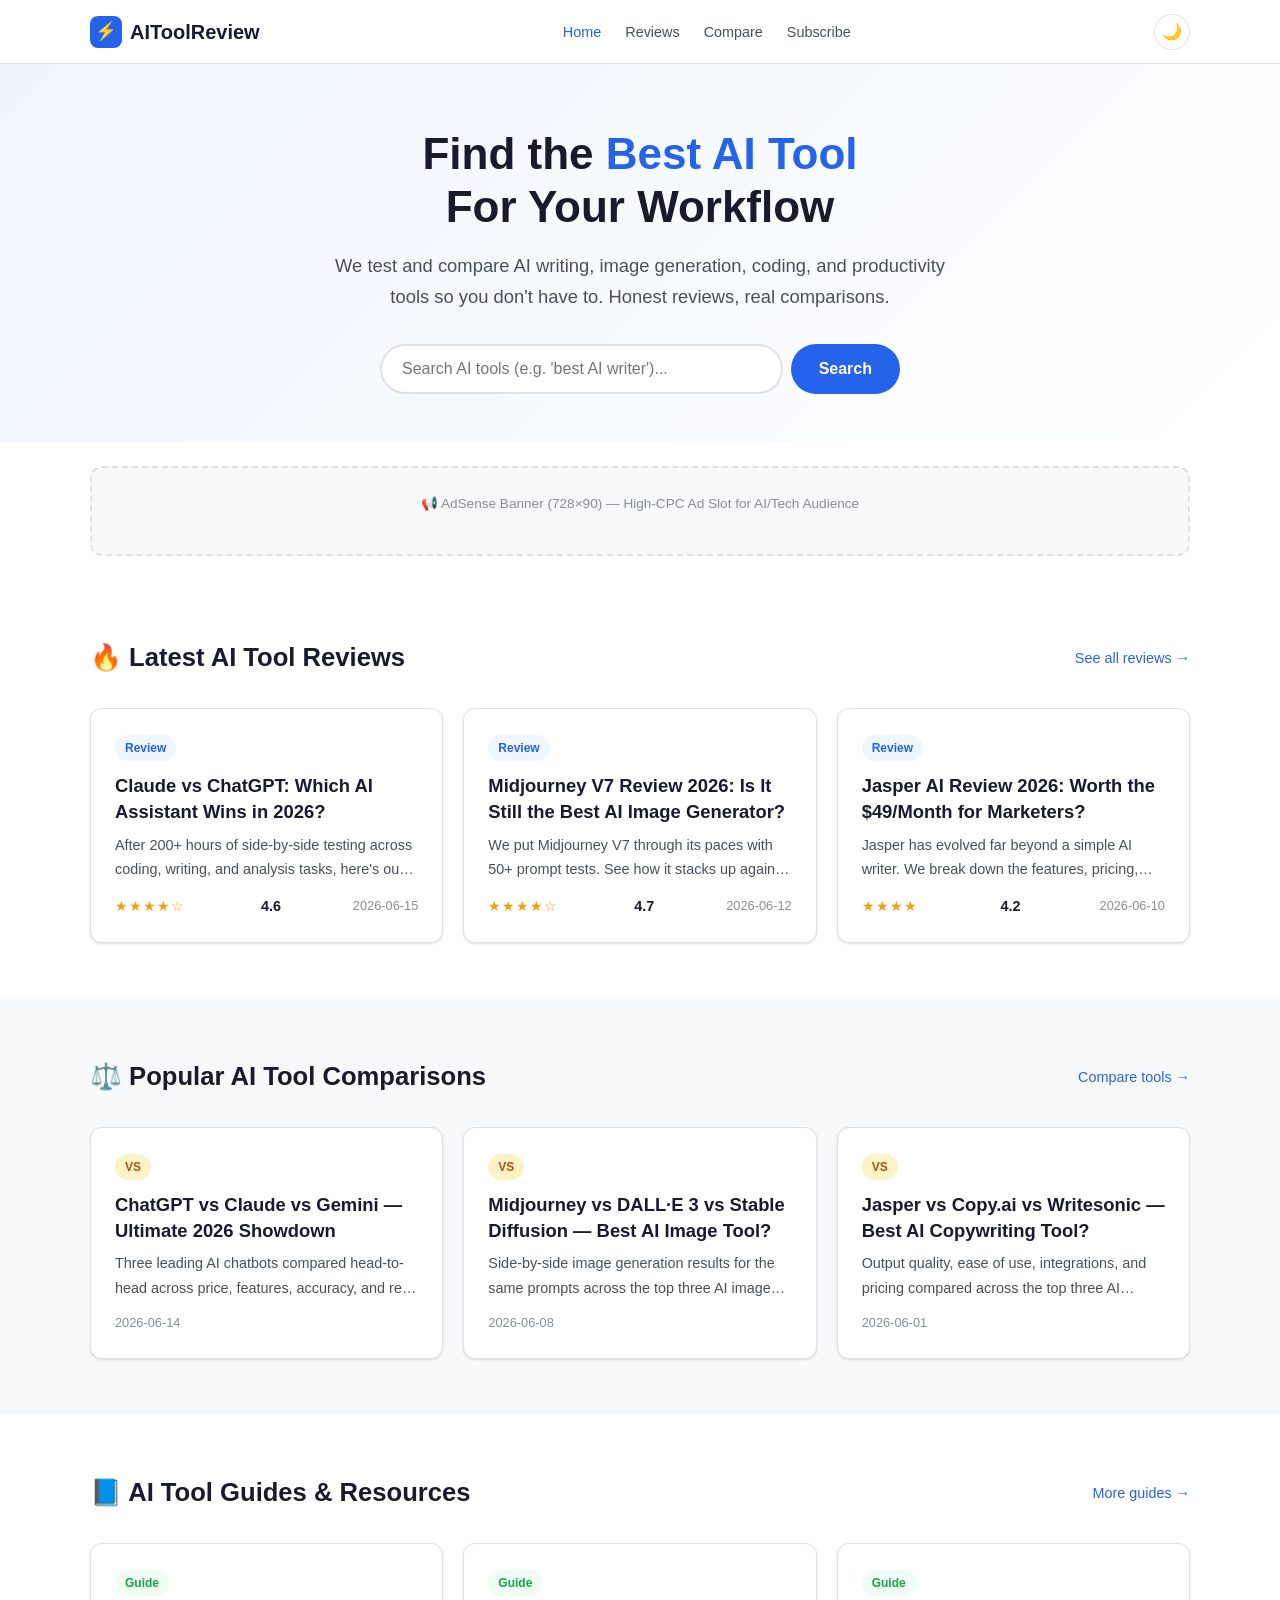
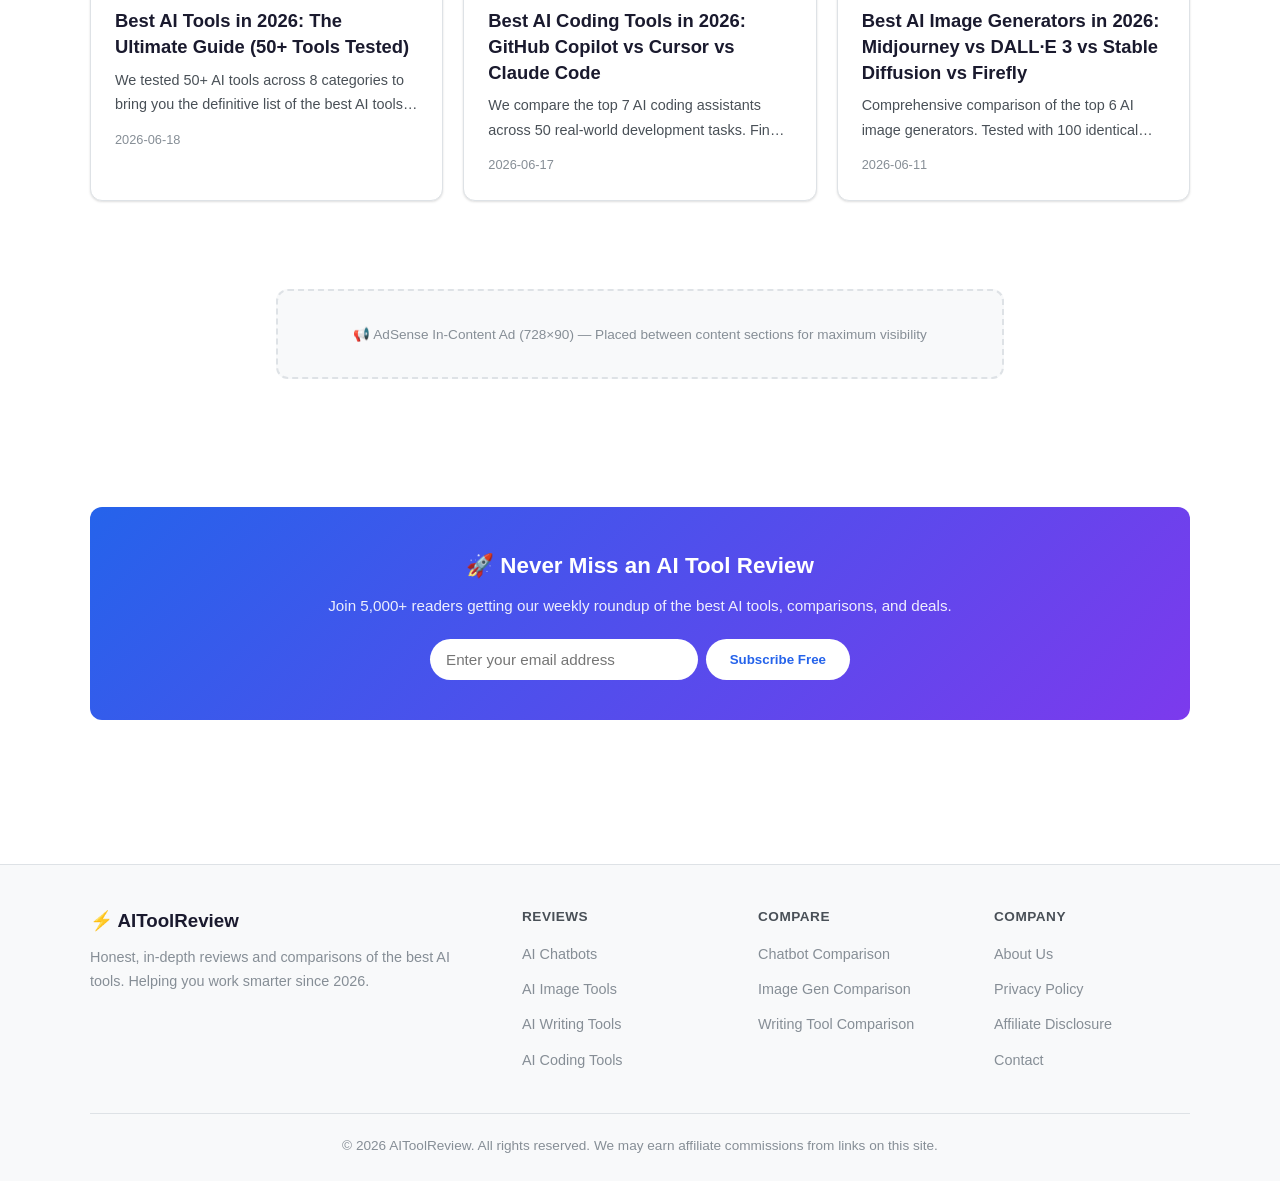
==== index.html @ fa6173de "v1.0 - MVP: AI tool review site with 21 articles, search, quiz, comparison tool, AdSense + affiliate" ====
<!DOCTYPE html>
<html lang="en" data-theme="light">
<head>
  <meta charset="UTF-8">
  <meta name="viewport" content="width=device-width, initial-scale=1.0">
  <title>AIToolReview - Best AI Tool Reviews & Comparisons 2026</title>
  <meta name="description" content="In-depth reviews and side-by-side comparisons of the best AI tools in 2026. Find the right AI tool for your workflow.">
  <link rel="stylesheet" href="styles.css">
</head>
<body>

<nav class="nav">
  <div class="container">
    <a href="index.html" class="nav-logo"><span class="icon">⚡</span> AIToolReview</a>
    <ul class="nav-links" id="navLinks">
      <li><a href="index.html" class="active">Home</a></li>
      <li><a href="review.html">Reviews</a></li>
      <li><a href="compare.html">Compare</a></li>
      <li><a href="index.html#newsletter">Subscribe</a></li>
    </ul>
    <div class="nav-actions">
      <button class="theme-toggle" id="themeToggle" aria-label="Toggle theme">🌙</button>
      <button class="mobile-menu-btn" id="mobileMenuBtn" aria-label="Menu">☰</button>
    </div>
  </div>
</nav>

<section class="hero">
  <div class="container">
    <h1>Find the <span class="highlight">Best AI Tool</span><br>For Your Workflow</h1>
    <p>We test and compare AI writing, image generation, coding, and productivity tools so you don't have to. Honest reviews, real comparisons.</p>
    <form class="hero-search" id="heroSearch" onsubmit="return false;">
      <input type="text" id="searchInput" placeholder="Search AI tools (e.g. 'best AI writer')..." autocomplete="off">
      <button type="submit">Search</button>
    </form>
    <div id="searchResults" style="display:none; max-width:520px; margin:16px auto 0; text-align:left; background:var(--bg); border:1px solid var(--border); border-radius:var(--radius); box-shadow:var(--card-shadow-hover); max-height:360px; overflow-y:auto;"></div>
  </div>
</section>

<div class="container">
  <div class="ad-placeholder banner">
    <span>📢 AdSense Banner (728×90) — High-CPC Ad Slot for AI/Tech Audience</span>
  </div>
</div>

<section class="section">
  <div class="container">
    <div class="section-header">
      <h2>🔥 Latest AI Tool Reviews</h2>
      <a href="review.html" class="see-all">See all reviews →</a>
    </div>
    <div class="card-grid" id="reviewCards"></div>
  </div>
</section>

<section class="section" style="background: var(--bg-secondary);">
  <div class="container">
    <div class="section-header">
      <h2>⚖️ Popular AI Tool Comparisons</h2>
      <a href="compare.html" class="see-all">Compare tools →</a>
    </div>
    <div class="card-grid" id="compareCards"></div>
  </div>
</section>

<section class="section">
  <div class="container">
    <div class="section-header">
      <h2>📘 AI Tool Guides & Resources</h2>
      <a href="#" class="see-all">More guides →</a>
    </div>
    <div class="card-grid" id="guideCards"></div>
  </div>
</section>

<div class="container">
  <div class="ad-placeholder in-content">
    <span>📢 AdSense In-Content Ad (728×90) — Placed between content sections for maximum visibility</span>
  </div>
</div>

<section class="section" id="newsletter">
  <div class="container">
    <div class="newsletter-cta">
      <h3>🚀 Never Miss an AI Tool Review</h3>
      <p>Join 5,000+ readers getting our weekly roundup of the best AI tools, comparisons, and deals.</p>
      <div class="input-group">
        <input type="email" placeholder="Enter your email address">
        <button>Subscribe Free</button>
      </div>
    </div>
  </div>
</section>

<footer class="footer">
  <div class="container">
    <div class="footer-grid">
      <div class="footer-brand">
        <h3>⚡ AIToolReview</h3>
        <p>Honest, in-depth reviews and comparisons of the best AI tools. Helping you work smarter since 2026.</p>
      </div>
      <div class="footer-col">
        <h4>Reviews</h4>
        <ul><li><a href="review.html">AI Chatbots</a></li><li><a href="review.html">AI Image Tools</a></li><li><a href="review.html">AI Writing Tools</a></li><li><a href="review.html">AI Coding Tools</a></li></ul>
      </div>
      <div class="footer-col">
        <h4>Compare</h4>
        <ul><li><a href="compare.html">Chatbot Comparison</a></li><li><a href="compare.html">Image Gen Comparison</a></li><li><a href="compare.html">Writing Tool Comparison</a></li></ul>
      </div>
      <div class="footer-col">
        <h4>Company</h4>
        <ul><li><a href="#">About Us</a></li><li><a href="#">Privacy Policy</a></li><li><a href="#">Affiliate Disclosure</a></li><li><a href="index.html#newsletter">Contact</a></li></ul>
      </div>
    </div>
    <div class="footer-bottom">
      <p>© 2026 AIToolReview. All rights reserved. We may earn affiliate commissions from links on this site.</p>
    </div>
  </div>
</footer>

<script src="scripts.js"></script>
</body>
</html>
---- styles.css ----
/* ===================================================
   AIToolReview - AI Tool Review & Comparison Site
   Design: Clean, Light Modern, Professional
   =================================================== */

:root {
  --bg: #ffffff;
  --bg-secondary: #f8f9fa;
  --bg-tertiary: #f1f3f5;
  --text: #1a1a2e;
  --text-secondary: #495057;
  --text-muted: #868e96;
  --border: #dee2e6;
  --border-light: #e9ecef;
  --accent: #2563eb;
  --accent-hover: #1d4ed8;
  --accent-light: #eff6ff;
  --star: #f59e0b;
  --success: #10b981;
  --danger: #ef4444;
  --card-shadow: 0 1px 3px rgba(0,0,0,0.08), 0 1px 2px rgba(0,0,0,0.06);
  --card-shadow-hover: 0 4px 12px rgba(0,0,0,0.1);
  --radius: 12px;
  --radius-sm: 8px;
  --max-width: 1140px;
  --nav-height: 64px;
}

[data-theme="dark"] {
  --bg: #111827;
  --bg-secondary: #1f2937;
  --bg-tertiary: #374151;
  --text: #f3f4f6;
  --text-secondary: #d1d5db;
  --text-muted: #9ca3af;
  --border: #374151;
  --border-light: #1f2937;
  --accent-light: #1e3a5f;
  --card-shadow: 0 1px 3px rgba(0,0,0,0.3);
  --card-shadow-hover: 0 4px 12px rgba(0,0,0,0.4);
}

/* Reset & Base */
*, *::before, *::after { box-sizing: border-box; margin: 0; padding: 0; }

html { scroll-behavior: smooth; }

body {
  font-family: -apple-system, BlinkMacSystemFont, 'Segoe UI', Roboto, 'Helvetica Neue', Arial, sans-serif;
  background: var(--bg);
  color: var(--text);
  line-height: 1.7;
  -webkit-font-smoothing: antialiased;
}

a { color: var(--accent); text-decoration: none; }
a:hover { text-decoration: underline; }
img { max-width: 100%; height: auto; }

/* Container */
.container { max-width: var(--max-width); margin: 0 auto; padding: 0 20px; }

/* ===================================================
   Navigation
   =================================================== */
.nav {
  position: sticky; top: 0; z-index: 100;
  background: var(--bg); border-bottom: 1px solid var(--border);
  height: var(--nav-height); display: flex; align-items: center;
  backdrop-filter: blur(8px);
}
.nav .container { display: flex; justify-content: space-between; align-items: center; width: 100%; }
.nav-logo { font-size: 1.25rem; font-weight: 700; color: var(--text); display: flex; align-items: center; gap: 8px; }
.nav-logo .icon { width: 32px; height: 32px; background: var(--accent); border-radius: 8px; display: flex; align-items: center; justify-content: center; color: #fff; font-size: 1.1rem; }
.nav-links { display: flex; gap: 24px; align-items: center; list-style: none; }
.nav-links a { color: var(--text-secondary); font-weight: 500; font-size: 0.9rem; transition: color 0.2s; }
.nav-links a:hover, .nav-links a.active { color: var(--accent); text-decoration: none; }
.nav-actions { display: flex; align-items: center; gap: 12px; }
.theme-toggle {
  width: 36px; height: 36px; border-radius: 50%; border: 1px solid var(--border);
  background: var(--bg); cursor: pointer; display: flex; align-items: center; justify-content: center;
  font-size: 1rem; transition: all 0.2s; color: var(--text);
}
.theme-toggle:hover { background: var(--bg-tertiary); }

.mobile-menu-btn { display: none; background: none; border: none; font-size: 1.5rem; cursor: pointer; color: var(--text); }

/* ===================================================
   Hero Section
   =================================================== */
.hero {
  padding: 64px 0 48px; text-align: center;
  background: linear-gradient(135deg, var(--accent-light) 0%, var(--bg) 100%);
}
.hero h1 { font-size: 2.75rem; font-weight: 800; line-height: 1.2; margin-bottom: 16px; color: var(--text); }
.hero h1 .highlight { color: var(--accent); }
.hero p { font-size: 1.15rem; color: var(--text-secondary); max-width: 640px; margin: 0 auto 32px; }
.hero-search {
  display: flex; max-width: 520px; margin: 0 auto; gap: 8px;
}
.hero-search input {
  flex: 1; padding: 14px 20px; border-radius: 50px; border: 2px solid var(--border);
  font-size: 1rem; background: var(--bg); color: var(--text); outline: none; transition: border-color 0.2s;
}
.hero-search input:focus { border-color: var(--accent); }
.hero-search button {
  padding: 14px 28px; border-radius: 50px; border: none; background: var(--accent);
  color: #fff; font-weight: 600; font-size: 1rem; cursor: pointer; white-space: nowrap; transition: background 0.2s;
}
.hero-search button:hover { background: var(--accent-hover); }

/* ===================================================
   Section Headers
   =================================================== */
.section { padding: 56px 0; }
.section-header { display: flex; justify-content: space-between; align-items: center; margin-bottom: 28px; }
.section-header h2 { font-size: 1.6rem; font-weight: 700; }
.section-header .see-all { font-size: 0.9rem; font-weight: 500; color: var(--accent); }

/* ===================================================
   Cards Grid
   =================================================== */
.card-grid { display: grid; grid-template-columns: repeat(auto-fill, minmax(320px, 1fr)); gap: 20px; }

.card {
  background: var(--bg); border: 1px solid var(--border); border-radius: var(--radius);
  padding: 24px; transition: all 0.2s; box-shadow: var(--card-shadow);
}
.card:hover { box-shadow: var(--card-shadow-hover); transform: translateY(-2px); }
.card-tag {
  display: inline-block; padding: 3px 10px; border-radius: 50px;
  font-size: 0.75rem; font-weight: 600; margin-bottom: 12px;
}
.card-tag.review { background: #eff6ff; color: #2563eb; }
.card-tag.compare { background: #fef3c7; color: #b45309; }
.card-tag.guide { background: #f0fdf4; color: #16a34a; }
.card-tag.tool { background: #faf5ff; color: #9333ea; }

.card h3 { font-size: 1.15rem; margin-bottom: 8px; line-height: 1.4; }
.card h3 a { color: var(--text); }
.card h3 a:hover { color: var(--accent); text-decoration: none; }
.card p { color: var(--text-secondary); font-size: 0.9rem; margin-bottom: 12px; display: -webkit-box; -webkit-line-clamp: 2; -webkit-box-orient: vertical; overflow: hidden; }
.card-meta { display: flex; justify-content: space-between; align-items: center; font-size: 0.8rem; color: var(--text-muted); }

/* Star Rating */
.stars { color: var(--star); font-size: 0.9rem; letter-spacing: 1px; }
.rating-num { font-weight: 700; color: var(--text); font-size: 0.9rem; margin-left: 4px; }

/* ===================================================
   AdSense Placeholder
   =================================================== */
.ad-placeholder {
  background: var(--bg-secondary); border: 2px dashed var(--border);
  border-radius: var(--radius); padding: 24px; text-align: center;
  color: var(--text-muted); font-size: 0.85rem; margin: 24px 0;
}
.ad-placeholder.in-content { max-width: 728px; margin: 32px auto; min-height: 90px; display: flex; align-items: center; justify-content: center; }
.ad-placeholder.sidebar { min-height: 250px; }
.ad-placeholder.banner { min-height: 90px; }

/* ===================================================
   Footer
   =================================================== */
.footer {
  background: var(--bg-secondary); border-top: 1px solid var(--border);
  padding: 40px 0 24px; margin-top: 48px;
}
.footer-grid { display: grid; grid-template-columns: 2fr 1fr 1fr 1fr; gap: 40px; margin-bottom: 32px; }
.footer-brand p { color: var(--text-muted); font-size: 0.9rem; margin-top: 8px; }
.footer-col h4 { font-size: 0.85rem; text-transform: uppercase; letter-spacing: 0.5px; margin-bottom: 12px; color: var(--text-secondary); }
.footer-col ul { list-style: none; }
.footer-col ul li { margin-bottom: 8px; }
.footer-col ul li a { color: var(--text-muted); font-size: 0.9rem; }
.footer-col ul li a:hover { color: var(--accent); text-decoration: none; }
.footer-bottom { border-top: 1px solid var(--border); padding-top: 20px; text-align: center; font-size: 0.85rem; color: var(--text-muted); }

/* ===================================================
   Article Page Styles
   =================================================== */
.article-layout { display: grid; grid-template-columns: 1fr 300px; gap: 48px; padding: 48px 0; }

.article-main { min-width: 0; }
.article-main .breadcrumb { font-size: 0.85rem; color: var(--text-muted); margin-bottom: 20px; }
.article-main .breadcrumb a { color: var(--text-muted); }
.article-main h1 { font-size: 2.25rem; font-weight: 800; line-height: 1.25; margin-bottom: 16px; }
.article-byline { display: flex; align-items: center; gap: 12px; margin-bottom: 32px; font-size: 0.9rem; color: var(--text-muted); }
.article-byline .avatar { width: 40px; height: 40px; border-radius: 50%; background: var(--accent-light); display: flex; align-items: center; justify-content: center; font-weight: 700; color: var(--accent); }
.article-byline .name { font-weight: 600; color: var(--text); }

/* Score Card */
.score-card {
  display: grid; grid-template-columns: repeat(4, 1fr); gap: 12px;
  background: var(--bg-secondary); border-radius: var(--radius); padding: 20px;
  margin-bottom: 32px; border: 1px solid var(--border);
}
.score-item { text-align: center; }
.score-item .score-value { font-size: 1.8rem; font-weight: 800; color: var(--accent); }
.score-item .score-label { font-size: 0.75rem; color: var(--text-muted); text-transform: uppercase; letter-spacing: 0.5px; }
.score-overall { grid-column: 4; }
.score-overall .score-value { color: var(--star); }

/* Pros/Cons */
.pros-cons { display: grid; grid-template-columns: 1fr 1fr; gap: 16px; margin-bottom: 32px; }
.pros-cons h4 { font-size: 1rem; margin-bottom: 12px; }
.pros-cons ul { list-style: none; }
.pros-cons ul li { padding: 6px 0; font-size: 0.9rem; }
.pros-cons .pros ul li::before { content: '✓ '; color: var(--success); font-weight: 700; }
.pros-cons .cons ul li::before { content: '✗ '; color: var(--danger); font-weight: 700; }

.article-content h2 { font-size: 1.5rem; margin: 36px 0 16px; }
.article-content h3 { font-size: 1.2rem; margin: 28px 0 12px; }
.article-content p { margin-bottom: 16px; color: var(--text-secondary); }
.article-content img { border-radius: var(--radius-sm); margin: 16px 0; }

/* Sidebar */
.sidebar > * { margin-bottom: 24px; }
.sidebar-card { background: var(--bg-secondary); border-radius: var(--radius); padding: 20px; border: 1px solid var(--border); }
.sidebar-card h4 { font-size: 0.95rem; margin-bottom: 12px; }
.related-post { display: flex; gap: 10px; padding: 10px 0; border-bottom: 1px solid var(--border-light); }
.related-post:last-child { border-bottom: none; }
.related-post a { font-size: 0.85rem; font-weight: 500; color: var(--text); }
.related-post a:hover { color: var(--accent); text-decoration: none; }
.related-post .date { font-size: 0.75rem; color: var(--text-muted); display: block; }

/* Table of Contents */
.toc { position: sticky; top: calc(var(--nav-height) + 20px); }
.toc a { display: block; padding: 6px 0; font-size: 0.85rem; color: var(--text-muted); border-left: 2px solid var(--border); padding-left: 12px; }
.toc a:hover, .toc a.active { color: var(--accent); border-left-color: var(--accent); text-decoration: none; }

/* ===================================================
   Comparison Page Styles
   =================================================== */
.compare-header { text-align: center; padding: 48px 0 32px; }
.compare-header h1 { font-size: 2.25rem; font-weight: 800; margin-bottom: 12px; }
.compare-header p { color: var(--text-secondary); max-width: 600px; margin: 0 auto; }

.compare-controls {
  display: flex; gap: 12px; flex-wrap: wrap; justify-content: center; margin-bottom: 32px;
}
.compare-controls select {
  padding: 10px 16px; border-radius: var(--radius-sm); border: 1px solid var(--border);
  background: var(--bg); color: var(--text); font-size: 0.9rem; cursor: pointer; min-width: 180px;
}
.compare-btn {
  padding: 10px 24px; border-radius: var(--radius-sm); border: none; background: var(--accent);
  color: #fff; font-weight: 600; cursor: pointer; transition: background 0.2s;
}
.compare-btn:hover { background: var(--accent-hover); }

.compare-table-wrap { overflow-x: auto; margin-bottom: 32px; }
.compare-table {
  width: 100%; border-collapse: collapse; font-size: 0.9rem;
}
.compare-table thead th {
  background: var(--bg-secondary); padding: 16px; text-align: left; font-weight: 600;
  border-bottom: 2px solid var(--border); white-space: nowrap;
}
.compare-table thead th:first-child { border-radius: var(--radius-sm) 0 0 0; }
.compare-table thead th:last-child { border-radius: 0 var(--radius-sm) 0 0; }
.compare-table tbody td {
  padding: 14px 16px; border-bottom: 1px solid var(--border-light);
}
.compare-table tbody tr:hover { background: var(--bg-tertiary); }
.compare-table .tool-name { font-weight: 700; color: var(--accent); white-space: nowrap; }
.compare-table .price-cell { font-weight: 600; }
.compare-table .rating-cell { color: var(--star); font-weight: 600; }
.compare-table .check { color: var(--success); font-weight: 700; }
.compare-table .cross { color: var(--danger); }

/* ===================================================
   Newsletter CTA
   =================================================== */
.newsletter-cta {
  background: linear-gradient(135deg, var(--accent) 0%, #7c3aed 100%);
  border-radius: var(--radius); padding: 40px; text-align: center; color: #fff; margin: 40px 0;
}
.newsletter-cta h3 { font-size: 1.4rem; margin-bottom: 8px; }
.newsletter-cta p { opacity: 0.9; margin-bottom: 20px; font-size: 0.95rem; }
.newsletter-cta .input-group { display: flex; max-width: 420px; margin: 0 auto; gap: 8px; }
.newsletter-cta input { flex: 1; padding: 12px 16px; border-radius: 50px; border: none; font-size: 0.95rem; }
.newsletter-cta button { padding: 12px 24px; border-radius: 50px; border: none; background: #fff; color: var(--accent); font-weight: 700; cursor: pointer; }

/* ===================================================
   Responsive
   =================================================== */
@media (max-width: 768px) {
  .mobile-menu-btn { display: block; }
  .nav-links { display: none; position: absolute; top: var(--nav-height); left: 0; right: 0; background: var(--bg); flex-direction: column; padding: 16px 20px; border-bottom: 1px solid var(--border); }
  .nav-links.open { display: flex; }
  .hero h1 { font-size: 1.8rem; }
  .hero-search { flex-direction: column; }
  .hero-search button { width: 100%; }
  .card-grid { grid-template-columns: 1fr; }
  .article-layout { grid-template-columns: 1fr; }
  .sidebar { display: grid; grid-template-columns: 1fr 1fr; gap: 16px; }
  .sidebar > * { margin-bottom: 0; }
  .footer-grid { grid-template-columns: 1fr 1fr; }
  .score-card { grid-template-columns: repeat(2, 1fr); }
  .score-overall { grid-column: span 2; }
  .pros-cons { grid-template-columns: 1fr; }
  .toc { position: static; }
}

@media (max-width: 480px) {
  .hero { padding: 40px 0 32px; }
  .hero h1 { font-size: 1.5rem; }
  .section { padding: 32px 0; }
  .sidebar { grid-template-columns: 1fr; }
  .footer-grid { grid-template-columns: 1fr; }
}

/* Print */
@media print {
  .nav, .footer, .ad-placeholder, .newsletter-cta, .sidebar { display: none; }
  .article-layout { grid-template-columns: 1fr; }
}
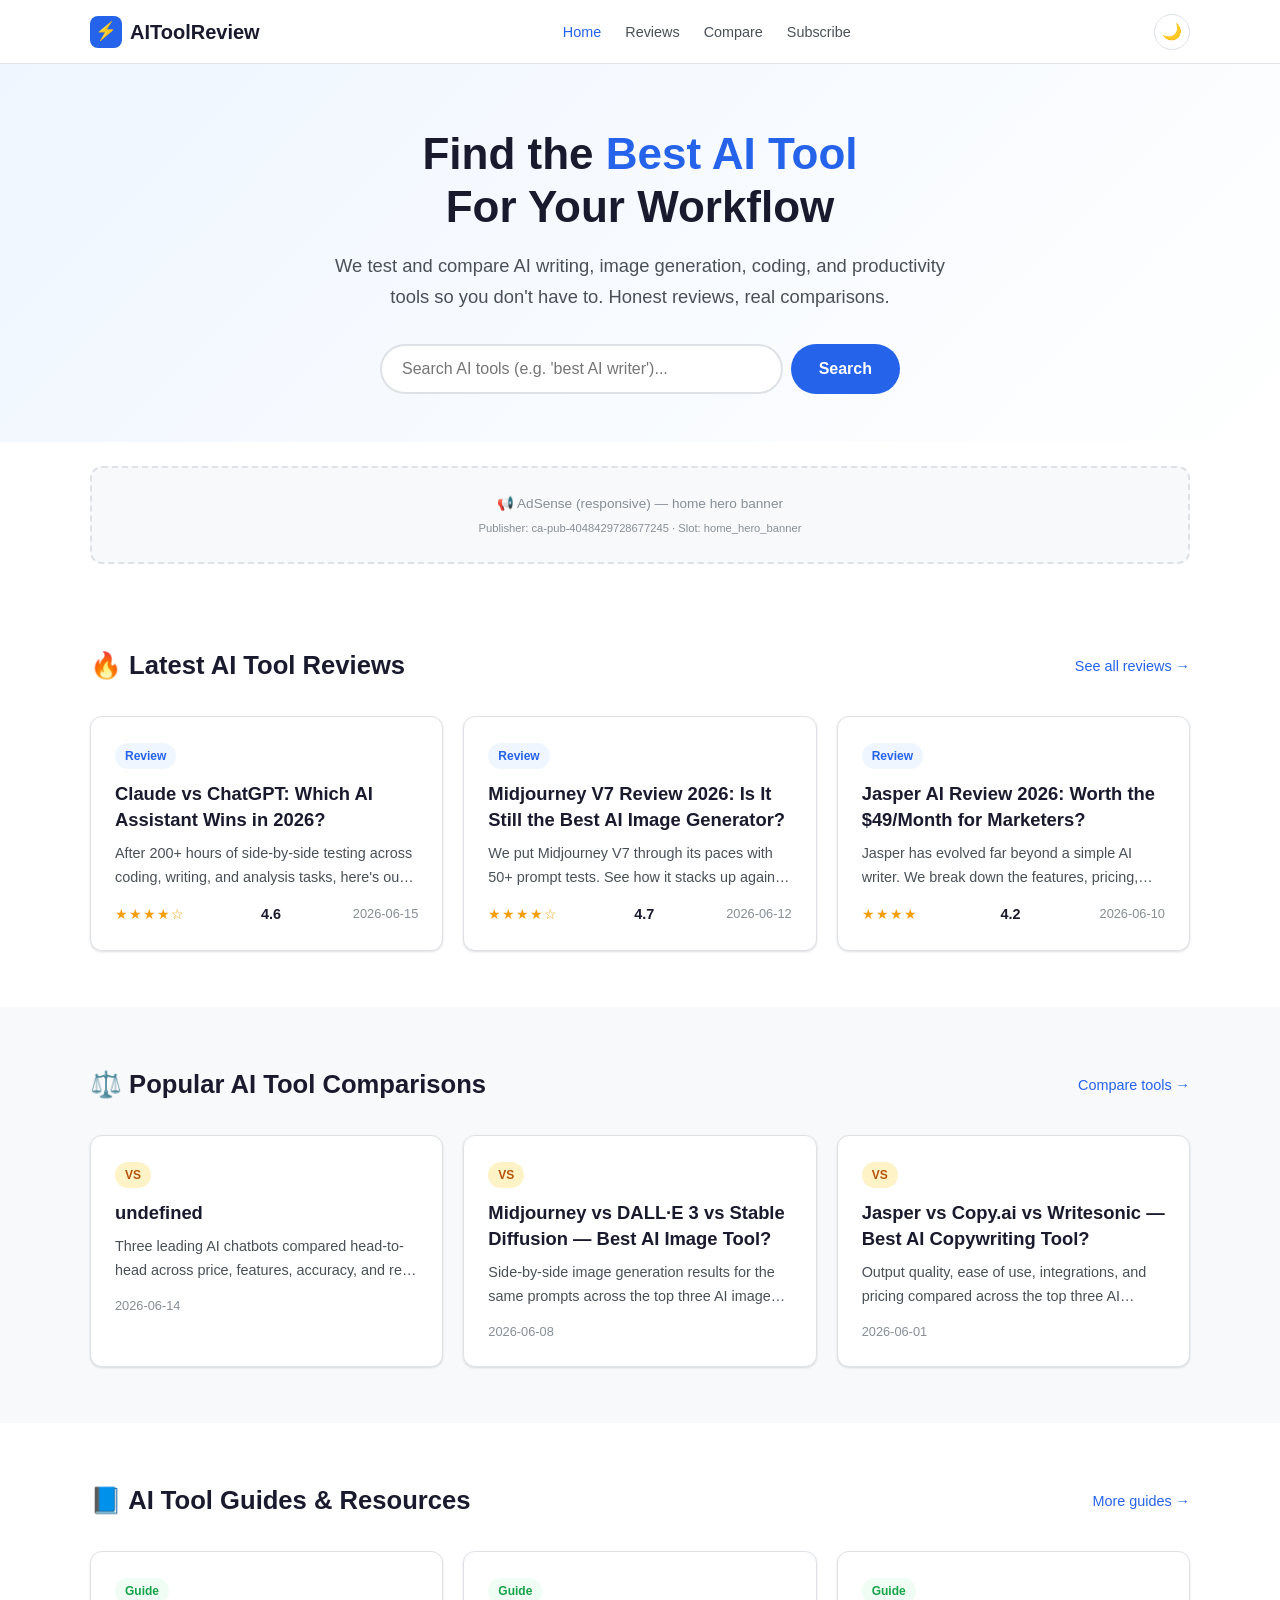
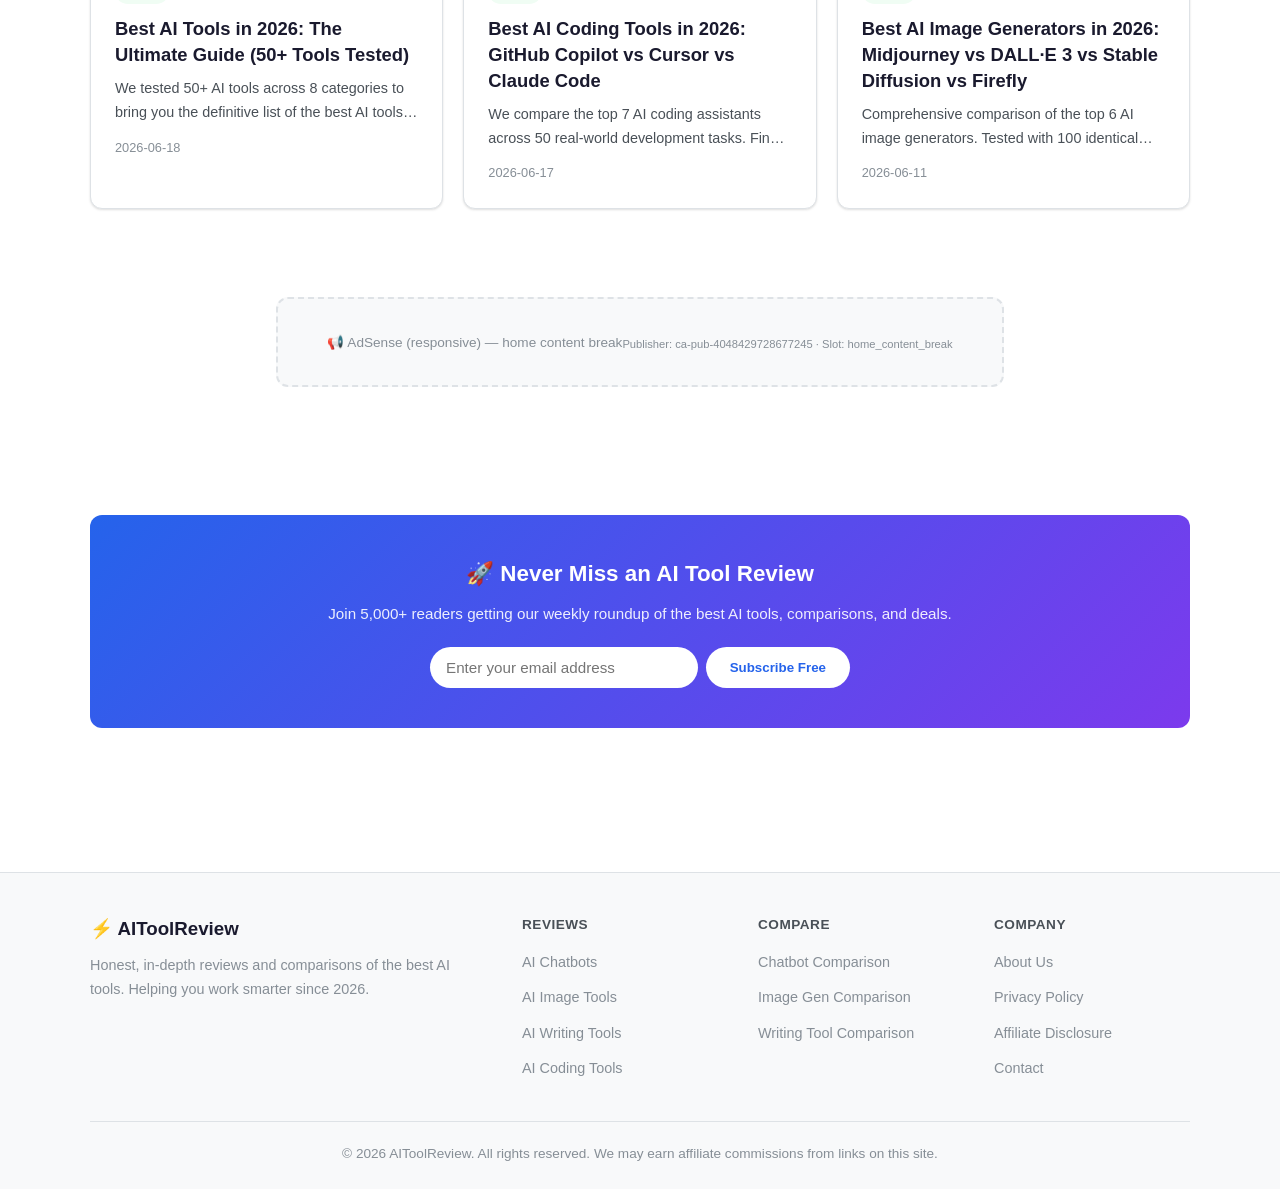
==== commit 00c496ae: "v1.2 - AdSense real publisher ID configured, all pages have data-ad attributes, ad config system wit" ====
--- a/index.html
+++ b/index.html
@@ -6,6 +6,8 @@
   <title>AIToolReview - Best AI Tool Reviews & Comparisons 2026</title>
   <meta name="description" content="In-depth reviews and side-by-side comparisons of the best AI tools in 2026. Find the right AI tool for your workflow.">
   <link rel="stylesheet" href="styles.css">
+  <script src="adsense-config.js" defer></script>
+  <script src="affiliate-config.js" defer></script>
 </head>
 <body>
 
@@ -38,9 +40,7 @@
 </section>
 
 <div class="container">
-  <div class="ad-placeholder banner">
-    <span>📢 AdSense Banner (728×90) — High-CPC Ad Slot for AI/Tech Audience</span>
-  </div>
+  <div class="ad-placeholder banner" data-ad="home-hero-banner"></div>
 </div>
 
 <section class="section">
@@ -74,9 +74,7 @@
 </section>
 
 <div class="container">
-  <div class="ad-placeholder in-content">
-    <span>📢 AdSense In-Content Ad (728×90) — Placed between content sections for maximum visibility</span>
-  </div>
+  <div class="ad-placeholder in-content" data-ad="home-content-break"></div>
 </div>
 
 <section class="section" id="newsletter">
